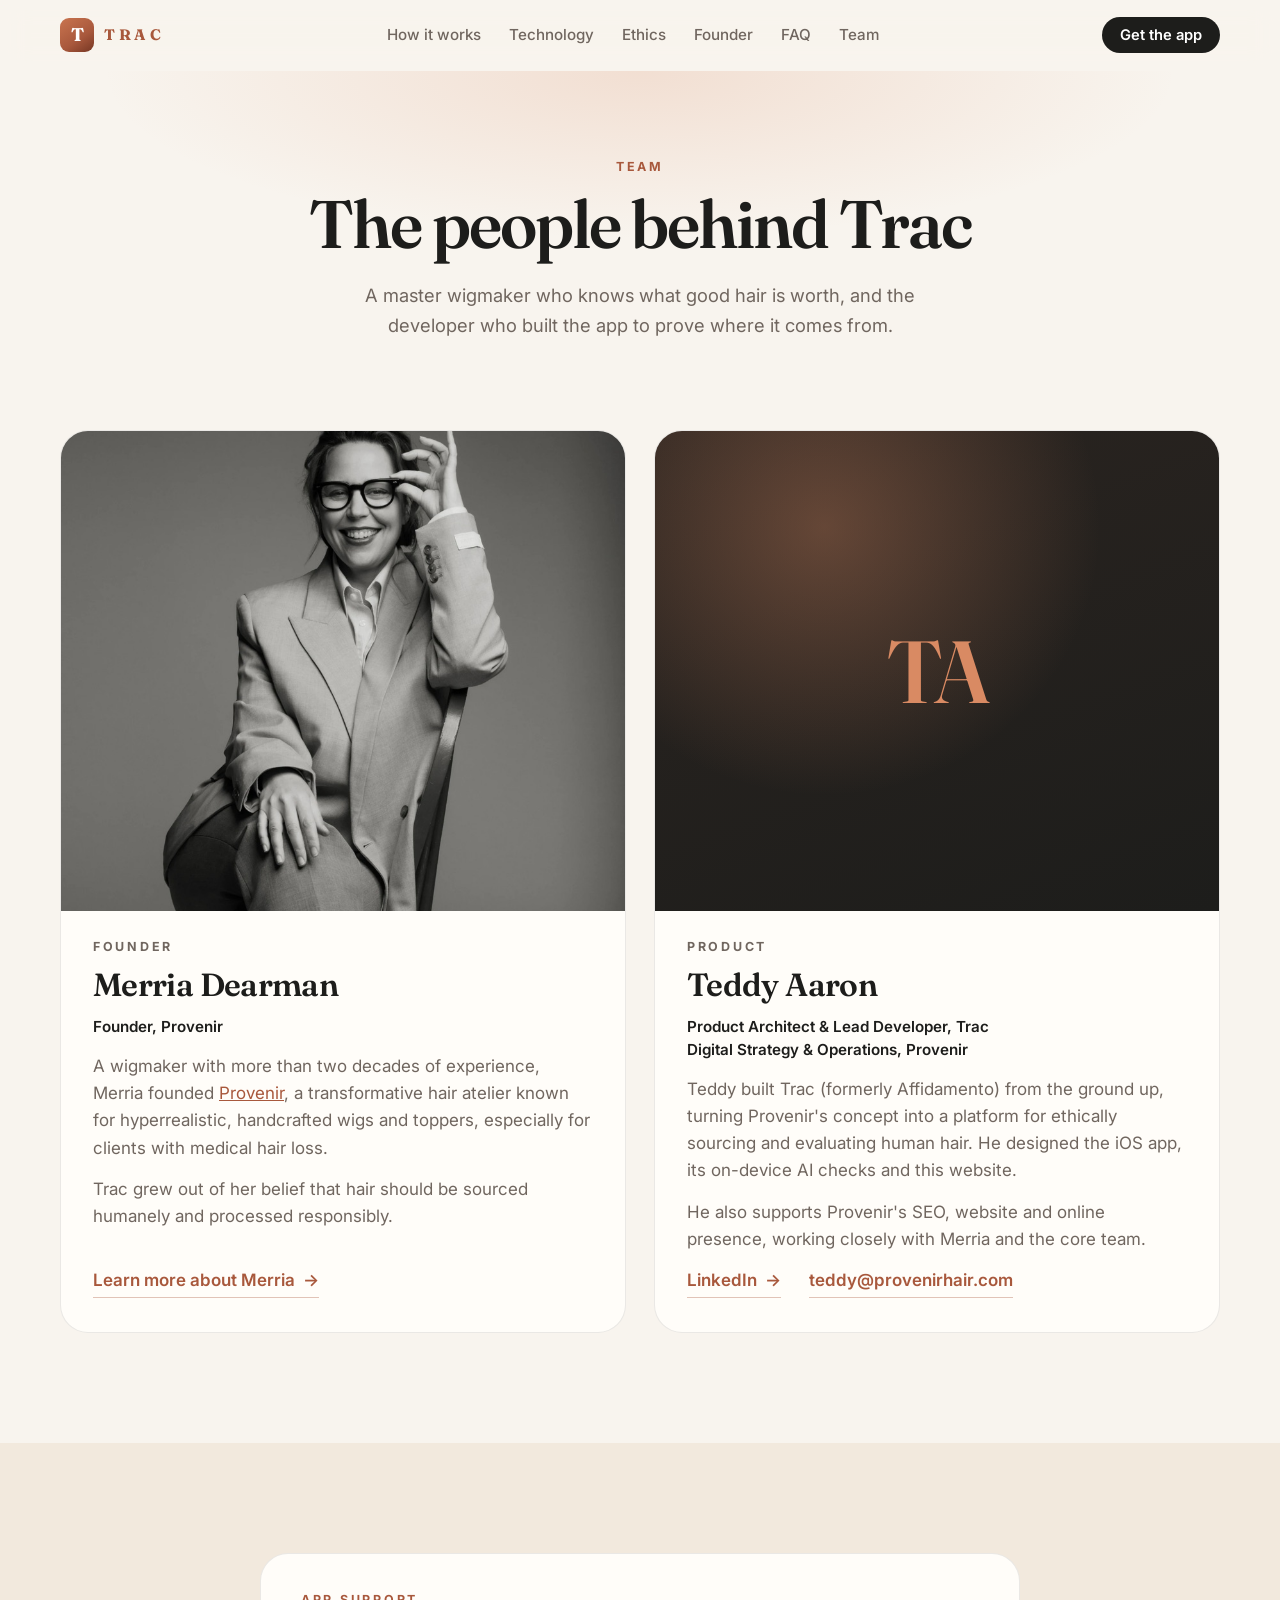
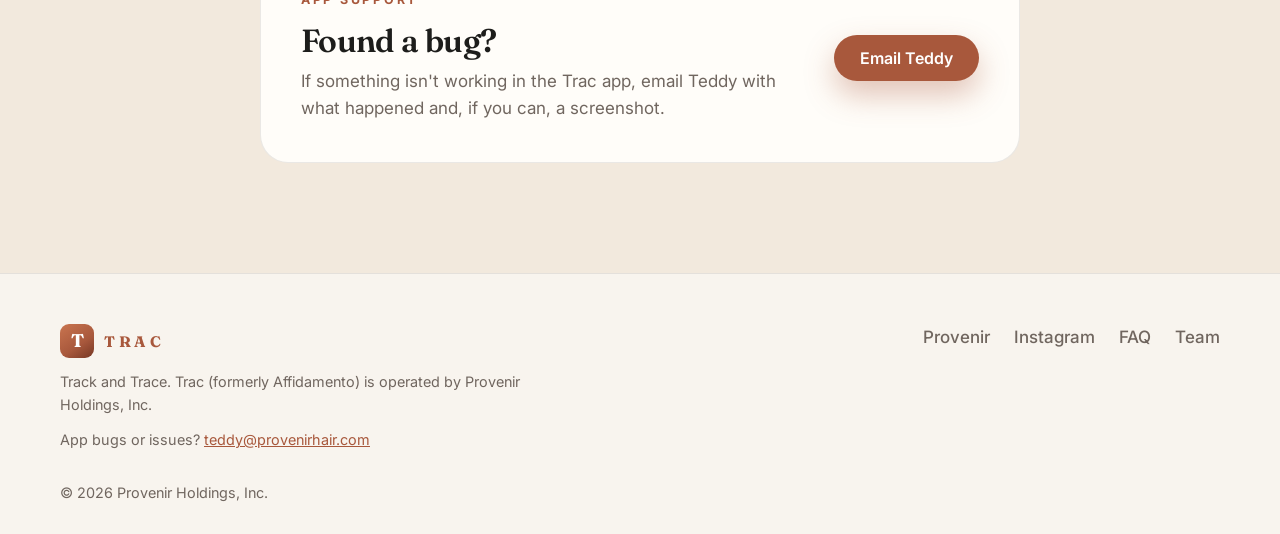
==== team.html @ b0ef5cd2 "Add a Team page with Merria Dearman and Teddy Aaron, plus app support contact - /team: founder and p" ====
<!doctype html>
<html lang="en" class="no-js">
<head>
  <meta charset="utf-8">
  <meta name="viewport" content="width=device-width, initial-scale=1">
  <title>Team | Trac by Provenir</title>
  <meta name="description" content="Meet the people behind Trac: Merria Dearman, founder of Provenir, and Teddy Aaron, Trac's product architect and lead developer.">
  <link rel="canonical" href="https://trac-hair.vercel.app/team">
  <meta name="theme-color" content="#F8F4EE">
  <link rel="icon" href="assets/favicon.svg" type="image/svg+xml">

  <meta property="og:type" content="website">
  <meta property="og:site_name" content="Trac by Provenir">
  <meta property="og:title" content="The team behind Trac">
  <meta property="og:description" content="No middlemen. A verified donor, recorded consent and a traceable record for every ponytail.">
  <meta property="og:url" content="https://trac-hair.vercel.app/team">
  <meta property="og:image" content="https://trac-hair.vercel.app/assets/og.png">
  <meta property="og:image:width" content="1200">
  <meta property="og:image:height" content="630">
  <meta property="og:image:alt" content="Trac: Sell your hair. Prove where it came from.">
  <meta name="twitter:card" content="summary_large_image">
  <meta name="twitter:image" content="https://trac-hair.vercel.app/assets/og.png">
  <meta name="twitter:title" content="Trac: Sell your hair. Prove where it came from.">
  <meta name="twitter:description" content="No middlemen. A verified donor, recorded consent and a traceable record for every ponytail.">

  <link rel="preconnect" href="https://fonts.googleapis.com">
  <link rel="preconnect" href="https://fonts.gstatic.com" crossorigin>
  <link href="https://fonts.googleapis.com/css2?family=Fraunces:opsz,wght@9..144,500;9..144,600;9..144,700&family=Inter:wght@400;500;600;700&display=swap" rel="stylesheet">
  <link rel="stylesheet" href="styles.css">

    <script type="application/ld+json">
  {
    "@context": "https://schema.org",
    "@type": "AboutPage",
    "name": "Team | Trac by Provenir",
    "url": "https://trac-hair.vercel.app/team",
    "mainEntity": [
      {"@type": "Person", "name": "Merria Dearman", "jobTitle": "Founder, Provenir", "url": "https://provenirhair.com/pages/about-merria-dearman", "worksFor": {"@type": "Organization", "name": "Provenir Holdings, Inc.", "url": "https://provenirhair.com/"}},
      {"@type": "Person", "name": "Teddy Aaron", "jobTitle": "Product Architect & Lead Developer, Trac", "email": "mailto:teddy@provenirhair.com", "sameAs": ["https://www.linkedin.com/in/teddy-aaron"], "worksFor": {"@type": "Organization", "name": "Provenir Holdings, Inc.", "url": "https://provenirhair.com/"}}
    ]
  }
  </script>
</head>
<body>
  <a class="skip" href="#main">Skip to content</a>

  <header class="nav" id="top">
    <div class="wrap nav-inner">
      <a class="brand" href="/" aria-label="Trac, Track and Trace">
        <span class="mark" aria-hidden="true">T</span>
        <span class="word">TRAC</span>
      </a>
      <nav aria-label="Main">
        <ul class="nav-links">
          <li><a href="/#how">How it works</a></li>
          <li><a href="/#technology">Technology</a></li>
          <li><a href="/#ethics">Ethics</a></li>
          <li><a href="/#founder">Founder</a></li>
          <li><a href="/#faq">FAQ</a></li>
          <li><a href="/team">Team</a></li>
        </ul>
      </nav>
      <div class="nav-actions">
        <a class="btn btn-dark btn-sm" href="/#get">Get the app</a>
        <button class="menu-btn" type="button" aria-expanded="false" aria-controls="mobile-menu" aria-label="Open menu"><span></span><span></span></button>
      </div>
    </div>
    <nav class="mobile-menu" id="mobile-menu" aria-label="Mobile" hidden>
      <a href="/#how">How it works</a>
      <a href="/#technology">Technology</a>
      <a href="/#ethics">Ethics</a>
      <a href="/#founder">Founder</a>
      <a href="/#faq">FAQ</a>
      <a href="/team">Team</a>
    </nav>
  </header>

  <main id="main">
    <section class="team-hero">
      <div class="wrap narrow center">
        <p class="kicker reveal">Team</p>
        <h1 class="reveal">The people behind Trac</h1>
        <p class="lede reveal">A master wigmaker who knows what good hair is worth, and the developer who built the app to prove where it comes from.</p>
      </div>
    </section>

    <section class="section team-section">
      <div class="wrap team-grid">
        <article class="person reveal">
          <figure class="person-photo">
            <img src="assets/merria-dearman.jpg" width="880" height="1100" decoding="async" alt="Portrait of Merria Dearman, founder of Provenir, seated in a tailored suit and glasses">
          </figure>
          <div class="person-body">
            <p class="kicker">Founder</p>
            <h2>Merria Dearman</h2>
            <p class="role">Founder, Provenir</p>
            <p>A wigmaker with more than two decades of experience, Merria founded <a href="https://provenirhair.com/" rel="noopener">Provenir</a>, a transformative hair atelier known for hyperrealistic, handcrafted wigs and toppers, especially for clients with medical hair loss.</p>
            <p>Trac grew out of her belief that hair should be sourced humanely and processed responsibly.</p>
            <a class="text-link" href="https://provenirhair.com/pages/about-merria-dearman" rel="noopener">Learn more about Merria <span aria-hidden="true">→</span></a>
          </div>
        </article>

        <article class="person reveal">
          <figure class="person-photo monogram" aria-hidden="true"><span>TA</span></figure>
          <div class="person-body">
            <p class="kicker">Product</p>
            <h2>Teddy Aaron</h2>
            <p class="role">Product Architect &amp; Lead Developer, Trac<br>Digital Strategy &amp; Operations, Provenir</p>
            <p>Teddy built Trac (formerly Affidamento) from the ground up, turning Provenir's concept into a platform for ethically sourcing and evaluating human hair. He designed the iOS app, its on-device AI checks and this website.</p>
            <p>He also supports Provenir's SEO, website and online presence, working closely with Merria and the core team.</p>
            <div class="link-row">
              <a class="text-link" href="https://www.linkedin.com/in/teddy-aaron" rel="noopener">LinkedIn <span aria-hidden="true">→</span></a>
              <a class="text-link" href="mailto:teddy@provenirhair.com">teddy@provenirhair.com</a>
            </div>
          </div>
        </article>
      </div>
    </section>

    <section class="section tint">
      <div class="wrap narrow">
        <div class="support-card reveal">
          <div>
            <p class="kicker">App support</p>
            <h2>Found a bug?</h2>
            <p>If something isn't working in the Trac app, email Teddy with what happened and, if you can, a screenshot.</p>
          </div>
          <a class="btn btn-copper" href="mailto:teddy@provenirhair.com?subject=Trac%20app%20issue">Email Teddy</a>
        </div>
      </div>
    </section>
  </main>

  <footer class="footer">
    <div class="wrap footer-inner">
      <div>
        <a class="brand" href="/"><span class="mark" aria-hidden="true">T</span><span class="word">TRAC</span></a>
        <p class="small muted">Track and Trace. Trac (formerly Affidamento) is operated by Provenir Holdings, Inc.</p>
        <p class="small muted">App bugs or issues? <a href="mailto:teddy@provenirhair.com">teddy@provenirhair.com</a></p>
      </div>
      <ul class="footer-links">
        <li><a href="https://provenirhair.com/" rel="noopener">Provenir</a></li>
        <li><a href="https://www.instagram.com/provenirhair" rel="noopener">Instagram</a></li>
        <li><a href="/#faq">FAQ</a></li>
        <li><a href="/team">Team</a></li>
      </ul>
    </div>
    <div class="wrap small muted copy">© <span id="year">2026</span> Provenir Holdings, Inc.</div>
  </footer>

  <script src="main.js" defer></script>
</body>
</html>
---- styles.css ----
/* Trac by Provenir. Palette from the iOS app (DesignSystem.swift), with
   Provenir's near-black and warm cream for the editorial sections. */
:root {
  --paper: #F8F4EE;
  --cream: #F2E9DD;
  --surface: #FFFDF9;
  --ink: #1D1D1B;
  --ink-2: #28221F;
  --muted: #70665F;
  --copper: #A8583C;
  --copper-light: #D98A63;
  --deep-copper: #763724;
  --success: #2F7257;
  --success-bright: #3FA47C;
  --line: rgba(29, 29, 27, 0.09);
  --serif: "Fraunces", Georgia, "Times New Roman", serif;
  --sans: "Inter", -apple-system, BlinkMacSystemFont, "Segoe UI", sans-serif;
  --radius: 22px;
  --shadow: 0 30px 70px rgba(60, 30, 15, 0.16);
}

* { box-sizing: border-box; }
html { scroll-behavior: smooth; scroll-padding-top: 84px; }
body {
  margin: 0;
  background: var(--paper);
  color: var(--ink-2);
  font: 17px/1.6 var(--sans);
  -webkit-font-smoothing: antialiased;
  overflow-x: hidden;
}
img, svg { display: block; max-width: 100%; }
a { color: inherit; }
h1, h2, h3 { font-family: var(--serif); color: var(--ink); margin: 0; font-weight: 600; letter-spacing: -0.02em; }
h2 { font-size: clamp(2rem, 4.2vw, 3.1rem); line-height: 1.1; }
h3 { font-size: 1.25rem; line-height: 1.25; }
p { margin: 0; }

.wrap { width: min(1160px, 100% - 40px); margin-inline: auto; }
.narrow { width: min(760px, 100% - 40px); }
.center { text-align: center; }
.muted { color: var(--muted); }
.small { font-size: 0.9rem; }
.skip { position: absolute; left: -999px; top: 8px; background: var(--ink); color: #fff; padding: 8px 14px; border-radius: 8px; z-index: 100; }
.skip:focus { left: 12px; }
:focus-visible { outline: 3px solid var(--copper-light); outline-offset: 3px; border-radius: 6px; }

.kicker {
  font: 700 0.78rem/1 var(--sans);
  letter-spacing: 0.22em;
  text-transform: uppercase;
  color: var(--copper);
  margin-bottom: 16px;
}
.kicker.light { color: var(--copper-light); }

/* Brand */
.brand { display: inline-flex; align-items: center; gap: 10px; text-decoration: none; }
.mark {
  width: 34px; height: 34px; border-radius: 9px;
  display: grid; place-items: center;
  background: linear-gradient(145deg, #C9744F, var(--copper) 60%, var(--deep-copper));
  color: #fff; font: 700 1.15rem/1 var(--serif);
}
.mark.big { width: 72px; height: 72px; border-radius: 20px; font-size: 2.4rem; margin: 0 auto 28px; box-shadow: 0 20px 50px rgba(168, 88, 60, 0.45); }
.word { font: 700 0.95rem/1 var(--serif); letter-spacing: 0.24em; color: var(--copper); }

/* Buttons */
.btn {
  display: inline-flex; align-items: center; justify-content: center;
  padding: 15px 26px; border-radius: 999px;
  font: 600 1rem/1 var(--sans); text-decoration: none;
  transition: transform 0.2s ease, box-shadow 0.2s ease, background 0.2s ease;
}
.btn:hover { transform: translateY(-2px); }
.btn-sm { padding: 11px 18px; font-size: 0.92rem; }
.btn-dark { background: var(--ink); color: #fff; }
.btn-copper { background: var(--copper); color: #fff; box-shadow: 0 14px 30px rgba(168, 88, 60, 0.35); }
.btn-copper:hover { background: var(--deep-copper); }
.btn-ghost { color: var(--ink); border: 1.5px solid var(--line); background: var(--surface); }
.btn-light { background: #fff; color: var(--ink); }
.btn.disabled { opacity: 0.9; cursor: default; }
.btn.disabled:hover { transform: none; }

/* Nav */
.nav {
  position: sticky; top: 0; z-index: 50;
  background: rgba(248, 244, 238, 0.82);
  backdrop-filter: saturate(160%) blur(14px);
  -webkit-backdrop-filter: saturate(160%) blur(14px);
  border-bottom: 1px solid transparent;
  transition: border-color 0.2s ease;
}
.nav.scrolled { border-bottom-color: var(--line); }
.nav-inner { display: flex; align-items: center; justify-content: space-between; height: 70px; gap: 20px; }
.nav-links { display: flex; gap: 28px; list-style: none; margin: 0; padding: 0; }
.nav-links a { text-decoration: none; font-weight: 500; font-size: 0.95rem; color: var(--muted); }
.nav-links a:hover { color: var(--ink); }
.nav-actions { display: flex; align-items: center; gap: 10px; }
.menu-btn { display: none; width: 42px; height: 42px; border: 1px solid var(--line); border-radius: 12px; background: var(--surface); cursor: pointer; flex-direction: column; align-items: center; justify-content: center; gap: 5px; }
.menu-btn span { width: 18px; height: 2px; border-radius: 2px; background: var(--ink); transition: transform 0.2s ease; }
.menu-btn[aria-expanded="true"] span:first-child { transform: translateY(3.5px) rotate(45deg); }
.menu-btn[aria-expanded="true"] span:last-child { transform: translateY(-3.5px) rotate(-45deg); }
.mobile-menu { display: grid; padding: 8px 20px 18px; border-top: 1px solid var(--line); background: rgba(248, 244, 238, 0.97); }
.mobile-menu[hidden] { display: none; }
.mobile-menu a { padding: 14px 4px; font-weight: 600; text-decoration: none; color: var(--ink); border-bottom: 1px solid var(--line); }
.mobile-menu a:last-child { border-bottom: 0; }

/* Hero */
.hero {
  position: relative;
  padding: 70px 0 110px;
  background:
    radial-gradient(60% 60% at 85% 30%, rgba(217, 138, 99, 0.22), transparent 70%),
    radial-gradient(50% 50% at 10% 90%, rgba(63, 164, 124, 0.08), transparent 70%);
}
.hero-grid { display: grid; grid-template-columns: 1.1fr 0.9fr; gap: 60px; align-items: center; }
.hero h1 { font-size: clamp(2.7rem, 6vw, 4.6rem); line-height: 1.02; letter-spacing: -0.03em; }
.hero h1 em { font-style: italic; color: var(--copper); font-weight: 500; }
.lede { font-size: 1.15rem; color: var(--muted); margin-top: 24px; max-width: 34em; }
.hero-cta { display: flex; flex-wrap: wrap; gap: 12px; margin-top: 34px; }
.hero-points { display: flex; flex-wrap: wrap; gap: 10px 22px; list-style: none; padding: 0; margin: 30px 0 0; font-size: 0.92rem; color: var(--muted); }
.hero-points li::before { content: "✓"; color: var(--success); font-weight: 700; margin-right: 8px; }
.hero-visual { position: relative; display: grid; place-items: center; min-height: 600px; }

/* Phone mock */
.phone {
  width: 300px; height: 620px; padding: 10px; border-radius: 52px;
  background: linear-gradient(145deg, #4a403b, #171210);
  box-shadow: var(--shadow), 0 0 80px rgba(168, 88, 60, 0.25);
}
.screen {
  position: relative; height: 100%; border-radius: 43px; overflow: hidden;
  background: var(--paper); padding: 54px 16px 16px;
  display: flex; flex-direction: column; gap: 10px;
  font-size: 12px; line-height: 1.35;
}
.screen.dark { background: linear-gradient(180deg, #2a2420, #14100e); align-items: center; justify-content: center; }
.island { position: absolute; top: 12px; left: 50%; width: 90px; height: 26px; margin-left: -45px; border-radius: 20px; background: #000; z-index: 3; }
.app-top { display: flex; align-items: center; gap: 10px; }
.app-top .back { width: 26px; height: 26px; border-radius: 50%; background: #EDE5DA; display: grid; place-items: center; font-size: 16px; }
.app-top b { display: block; font-size: 13px; color: var(--ink); }
.app-top small { color: var(--muted); font-size: 10px; }
.app-top .pct { margin-left: auto; color: var(--copper); font-weight: 700; font-size: 11px; }
.bar { height: 4px; border-radius: 2px; background: #E9DCCF; overflow: hidden; }
.bar i { display: block; height: 100%; background: var(--copper); border-radius: 2px; }
.app-h { font-size: 22px; margin-top: 6px; }
.app-sub { color: var(--muted); }
.range-card {
  border-radius: 18px; padding: 16px; color: #fff;
  background: linear-gradient(145deg, var(--copper), var(--deep-copper));
  box-shadow: 0 14px 30px rgba(118, 55, 36, 0.35);
}
.range-card small { display: block; opacity: 0.8; font-size: 9px; letter-spacing: 0.12em; text-transform: uppercase; }
.range-card small:last-child { text-transform: none; letter-spacing: 0; margin-top: 4px; }
.range-card strong { display: block; font: 700 28px/1.2 var(--sans); margin-top: 6px; }
.rows { background: var(--surface); border-radius: 16px; padding: 4px 14px; }
.row { display: flex; justify-content: space-between; padding: 10px 0; border-bottom: 1px solid var(--line); }
.row:last-child { border-bottom: 0; }
.row span { color: var(--muted); }
.row b { color: var(--ink); font-weight: 600; }
.app-btn { margin-top: auto; background: var(--copper); color: #fff; text-align: center; font-weight: 600; padding: 14px; border-radius: 16px; }

.chip {
  display: inline-flex; align-items: center; gap: 9px;
  padding: 10px 15px; border-radius: 14px;
  background: rgba(255, 253, 249, 0.92);
  border: 1px solid var(--line);
  box-shadow: 0 12px 30px rgba(60, 30, 15, 0.12);
  font-size: 0.86rem; font-weight: 600; color: var(--ink);
  white-space: nowrap;
}
.dot { width: 9px; height: 9px; border-radius: 50%; display: inline-block; }
.dot.ok { background: var(--success-bright); box-shadow: 0 0 10px var(--success-bright); }
.dot.cu { background: var(--copper-light); }
.hero-visual .chip { position: absolute; animation: bob 6s ease-in-out infinite; }
.chip-a { top: 16%; left: -2%; }
.chip-b { top: 52%; right: -4%; animation-delay: -2s !important; }
.chip-c { bottom: 12%; left: 4%; animation-delay: -4s !important; }
.float { animation: float 7s ease-in-out infinite; }
@keyframes float { 0%, 100% { transform: translateY(0) rotate(-1.5deg); } 50% { transform: translateY(-14px) rotate(1deg); } }
@keyframes bob { 0%, 100% { transform: translateY(0); } 50% { transform: translateY(-10px); } }

/* Problem */
.problem { padding: 110px 0; background: var(--ink); color: #fff; }
.problem .big { font: 600 clamp(1.8rem, 3.8vw, 2.8rem)/1.2 var(--serif); letter-spacing: -0.02em; }
.problem .answer { font: 700 clamp(3.4rem, 9vw, 6.5rem)/1 var(--serif); color: var(--copper-light); margin: 22px 0 30px; text-shadow: 0 0 60px rgba(217, 138, 99, 0.45); }
.problem .muted { color: #B9ABA0; font-size: 1.1rem; }

/* Sections */
.section { padding: 110px 0; }
.section.tint { background: var(--cream); }
.section-head { margin-bottom: 56px; max-width: 720px; }
.section-head.center { margin-inline: auto; }
.section-head .muted { margin-top: 16px; font-size: 1.08rem; }

.steps { list-style: none; padding: 0; margin: 0; display: grid; grid-template-columns: repeat(4, 1fr); gap: 20px; counter-reset: s; }
.step { background: var(--surface); border: 1px solid var(--line); border-radius: var(--radius); padding: 30px 26px; transition: transform 0.25s ease, box-shadow 0.25s ease; }
.step:hover { transform: translateY(-6px); box-shadow: var(--shadow); }
.step .num { width: 42px; height: 42px; border-radius: 50%; display: grid; place-items: center; background: var(--copper); color: #fff; font-weight: 700; margin-bottom: 22px; }
.step p { color: var(--muted); margin-top: 10px; font-size: 0.97rem; }

/* Technology */
.tech-grid { display: grid; grid-template-columns: 1.1fr 0.9fr; gap: 70px; align-items: center; }
.tech-copy .muted { margin-top: 16px; font-size: 1.08rem; }
.features { display: grid; grid-template-columns: 1fr 1fr; gap: 16px; margin-top: 40px; }
.feature { background: var(--surface); border-radius: 18px; padding: 22px; border: 1px solid var(--line); }
.feature h3 { font-size: 1.08rem; }
.feature p { color: var(--muted); font-size: 0.93rem; margin-top: 8px; }
.scan-visual { position: relative; display: grid; place-items: center; }
.frame-ring { position: absolute; inset: 60px 16px 90px; border-radius: 26px; border: 4px solid var(--success-bright); box-shadow: 0 0 26px rgba(63, 164, 124, 0.6), inset 0 0 26px rgba(63, 164, 124, 0.2); }
.pony { width: 150px; height: 400px; margin-bottom: 50px; overflow: visible; }
.scanline { position: absolute; left: 22px; right: 22px; top: 70px; height: 3px; border-radius: 2px; background: var(--copper-light); box-shadow: 0 0 22px 6px rgba(217, 138, 99, 0.55); animation: scan 2.6s ease-in-out infinite; }
@keyframes scan { 0% { top: 70px; } 50% { top: 500px; } 100% { top: 70px; } }
.cam-hint { position: absolute; left: 16px; right: 16px; bottom: 18px; padding: 16px; border-radius: 20px; background: rgba(0, 0, 0, 0.6); color: var(--success-bright); font-weight: 600; font-size: 13px; display: flex; align-items: center; justify-content: center; gap: 8px; }
.scan-results { list-style: none; padding: 0; margin: 0; position: absolute; right: -30px; top: 90px; display: flex; flex-direction: column; gap: 12px; align-items: flex-start; }
.scan-results .chip { opacity: 0; transform: translateX(20px) scale(0.9); transition: all 0.5s cubic-bezier(0.22, 1, 0.36, 1); }
.scan-visual.in .scan-results .chip { opacity: 1; transform: none; }
.scan-visual.in .scan-results .chip:nth-child(2) { transition-delay: 0.35s; }
.scan-visual.in .scan-results .chip:nth-child(3) { transition-delay: 0.7s; }
.scan-visual.in .scan-results .chip:nth-child(4) { transition-delay: 1.05s; }

/* Timeline */
.timeline {
  --progress: 0;
  list-style: none; padding: 0; margin: 0 auto 40px; max-width: 1000px;
  display: grid; grid-template-columns: repeat(6, 1fr); position: relative;
}
.timeline::before, .timeline::after { content: ""; position: absolute; top: 27px; left: 8.33%; height: 5px; border-radius: 3px; }
.timeline::before { right: 8.33%; background: #E9DCCF; }
.timeline::after { width: calc(83.33% * var(--progress)); background: linear-gradient(90deg, var(--copper), var(--copper-light)); box-shadow: 0 0 18px rgba(217, 138, 99, 0.6); transition: width 1.6s cubic-bezier(0.22, 1, 0.36, 1); }
.timeline li { position: relative; z-index: 1; text-align: center; font-weight: 600; font-size: 0.95rem; color: var(--ink); }
.timeline span {
  width: 58px; height: 58px; margin: 0 auto 14px; border-radius: 50%;
  display: grid; place-items: center; font-weight: 700; color: #fff;
  background: var(--copper-light); box-shadow: 0 0 24px rgba(217, 138, 99, 0.55);
  transform: scale(0.4); opacity: 0.3; transition: transform 0.5s cubic-bezier(0.34, 1.56, 0.64, 1), opacity 0.4s ease;
}
.timeline li.last span { background: var(--success-bright); box-shadow: 0 0 30px rgba(63, 164, 124, 0.6); }
.timeline.in span { transform: scale(1); opacity: 1; }
.timeline.in li:nth-child(2) span { transition-delay: 0.25s; }
.timeline.in li:nth-child(3) span { transition-delay: 0.5s; }
.timeline.in li:nth-child(4) span { transition-delay: 0.75s; }
.timeline.in li:nth-child(5) span { transition-delay: 1s; }
.timeline.in li:nth-child(6) span { transition-delay: 1.25s; }

/* Ethics */
.dark-band { background: linear-gradient(160deg, #241B17, var(--ink)); color: #E9DCCF; }
.dark-band h2, .dark-band h3 { color: #fff; }
.ethics-grid { display: grid; grid-template-columns: 0.9fr 1.1fr; gap: 70px; align-items: start; }
.ethics-grid header p:not(.kicker) { margin-top: 18px; font-size: 1.08rem; color: #C9BBAE; }
.ethics-list { display: grid; grid-template-columns: 1fr 1fr; gap: 18px; }
.ethics-list article { padding: 26px; border-radius: 20px; background: rgba(255, 255, 255, 0.05); border: 1px solid rgba(255, 255, 255, 0.09); }
.ethics-list p { margin-top: 10px; color: #B9ABA0; font-size: 0.95rem; }

/* Founder */
.founder { display: grid; grid-template-columns: 360px 1fr; gap: 64px; align-items: center; max-width: 1000px; }
.founder-photo { margin: 0; }
.founder-photo img { width: 100%; height: auto; aspect-ratio: 4 / 5; object-fit: cover; border-radius: 26px; box-shadow: var(--shadow); background: #ddd; }
.founder-photo figcaption { margin-top: 12px; font-size: 0.85rem; color: var(--muted); text-align: center; }
.text-link { display: inline-flex; gap: 8px; margin-top: 28px; font-weight: 600; color: var(--copper); text-decoration: none; border-bottom: 1.5px solid rgba(168, 88, 60, 0.35); padding-bottom: 3px; transition: gap 0.2s ease, border-color 0.2s ease; }
.text-link:hover { gap: 12px; border-color: var(--copper); }
.founder p:not(.kicker) { margin-top: 18px; color: var(--muted); font-size: 1.05rem; }
.founder a { color: var(--copper); }
blockquote { margin: 30px 0 0; padding: 4px 0 4px 22px; border-left: 3px solid var(--copper); font: italic 500 1.5rem/1.35 var(--serif); color: var(--ink); }
blockquote cite { display: block; margin-top: 10px; font: 600 0.85rem/1 var(--sans); font-style: normal; color: var(--muted); letter-spacing: 0.04em; }

.link-row { display: flex; flex-wrap: wrap; gap: 8px 28px; }
.footer a[href^="mailto"], .faq a { color: var(--copper); }

/* Team */
.team-hero { padding: 90px 0 30px; background: radial-gradient(60% 80% at 50% 0%, rgba(217, 138, 99, 0.2), transparent 70%); }
.team-hero h1 { font-size: clamp(2.6rem, 6vw, 4.2rem); line-height: 1.04; letter-spacing: -0.03em; }
.team-hero .lede { margin: 22px auto 0; }
.team-section { padding-top: 60px; }
.team-grid { display: grid; grid-template-columns: 1fr 1fr; gap: 28px; }
.person { background: var(--surface); border: 1px solid var(--line); border-radius: 28px; overflow: hidden; display: flex; flex-direction: column; transition: transform 0.25s ease, box-shadow 0.25s ease; }
.person:hover { transform: translateY(-4px); box-shadow: var(--shadow); }
.person-photo { margin: 0; aspect-ratio: 4 / 3.4; overflow: hidden; background: #e7e2dc; }
.person-photo img { width: 100%; height: 100%; object-fit: cover; object-position: 50% 18%; }
.person-photo.monogram { display: grid; place-items: center; background: radial-gradient(70% 80% at 30% 20%, rgba(217, 138, 99, 0.35), transparent 70%), linear-gradient(160deg, #2a2420, var(--ink)); }
.person-photo.monogram span { font: 600 5.5rem/1 var(--serif); color: var(--copper-light); letter-spacing: -0.04em; }
.person-body { padding: 30px 32px 34px; display: flex; flex-direction: column; gap: 14px; flex: 1; }
.person-body .kicker { margin: 0; }
.person-body h2 { font-size: 2rem; }
.person-body p { color: var(--muted); }
.person-body .role { color: var(--ink); font-weight: 600; font-size: 0.95rem; line-height: 1.5; }
.person-body a:not(.text-link) { color: var(--copper); }
.person-body .text-link, .person-body .link-row { margin-top: auto; }
.person-body .text-link { align-self: flex-start; }
.support-card .btn { white-space: nowrap; flex-shrink: 0; }
.person-body .link-row .text-link { margin-top: 0; }
.support-card { display: flex; align-items: center; justify-content: space-between; gap: 30px; padding: 40px; border-radius: 28px; background: var(--surface); border: 1px solid var(--line); }
.support-card h2 { font-size: 2rem; }
.support-card p:not(.kicker) { margin-top: 10px; color: var(--muted); }

/* FAQ */
.faq { display: grid; gap: 12px; }
.faq details { background: var(--surface); border: 1px solid var(--line); border-radius: 18px; padding: 4px 24px; }
.faq summary { cursor: pointer; list-style: none; padding: 18px 0; font-weight: 600; color: var(--ink); display: flex; justify-content: space-between; gap: 16px; }
.faq summary::-webkit-details-marker { display: none; }
.faq summary::after { content: "+"; color: var(--copper); font-size: 1.4rem; line-height: 1; transition: transform 0.2s ease; }
.faq details[open] summary::after { transform: rotate(45deg); }
.faq details p { padding-bottom: 20px; color: var(--muted); }

/* CTA */
.cta { padding: 120px 0; background: radial-gradient(70% 90% at 50% 0%, rgba(217, 138, 99, 0.35), transparent 70%), var(--ink); color: #fff; }
.cta h2 { color: #fff; font-size: clamp(2.4rem, 5.5vw, 4rem); }
.cta p { color: #C9BBAE; margin: 18px 0 34px; font-size: 1.1rem; }

/* Footer */
.footer { padding: 50px 0 30px; background: var(--paper); border-top: 1px solid var(--line); }
.footer-inner { display: flex; justify-content: space-between; align-items: flex-start; gap: 30px; flex-wrap: wrap; }
.footer-inner .small { margin-top: 12px; max-width: 34em; }
.footer-links { display: flex; gap: 24px; list-style: none; margin: 0; padding: 0; }
.footer-links a { text-decoration: none; color: var(--muted); font-weight: 500; }
.footer-links a:hover { color: var(--ink); }
.copy { margin-top: 30px; }

/* Reveal on scroll */
.reveal { opacity: 0; transform: translateY(26px); transition: opacity 0.8s cubic-bezier(0.22, 1, 0.36, 1), transform 0.8s cubic-bezier(0.22, 1, 0.36, 1); }
.reveal.in { opacity: 1; transform: none; }
.no-js .reveal { opacity: 1; transform: none; }

/* Responsive */
@media (max-width: 980px) {
  .nav-links { display: none; }
  .menu-btn { display: inline-flex; }
  .hero-grid, .tech-grid, .ethics-grid { grid-template-columns: 1fr; gap: 50px; }
  .hero { padding-top: 40px; }
  .steps { grid-template-columns: 1fr 1fr; }
  .scan-results { position: static; margin-top: 26px; align-items: center; }
  .founder { grid-template-columns: 1fr; gap: 30px; }
  .founder-photo { max-width: 340px; }
  .team-grid { grid-template-columns: 1fr; max-width: 560px; margin-inline: auto; }
  .support-card { flex-direction: column; align-items: flex-start; }
}
@media (max-width: 620px) {
  body { font-size: 16px; }
  .section, .problem, .cta { padding: 80px 0; }
  .steps, .features, .ethics-list { grid-template-columns: 1fr; }
  .hero-visual { min-height: 560px; }
  .phone { transform: scale(0.92); }
  .hero-visual .chip { display: none; }
  .hero-visual { min-height: 0; }
  .timeline { grid-template-columns: repeat(3, 1fr); row-gap: 30px; }
  .timeline::before, .timeline::after { display: none; }
  .footer-inner { flex-direction: column; }
}
@media (prefers-reduced-motion: reduce) {
  *, *::before, *::after { animation: none !important; transition: none !important; scroll-behavior: auto !important; }
  .reveal, .scan-results .chip, .timeline span { opacity: 1 !important; transform: none !important; }
}
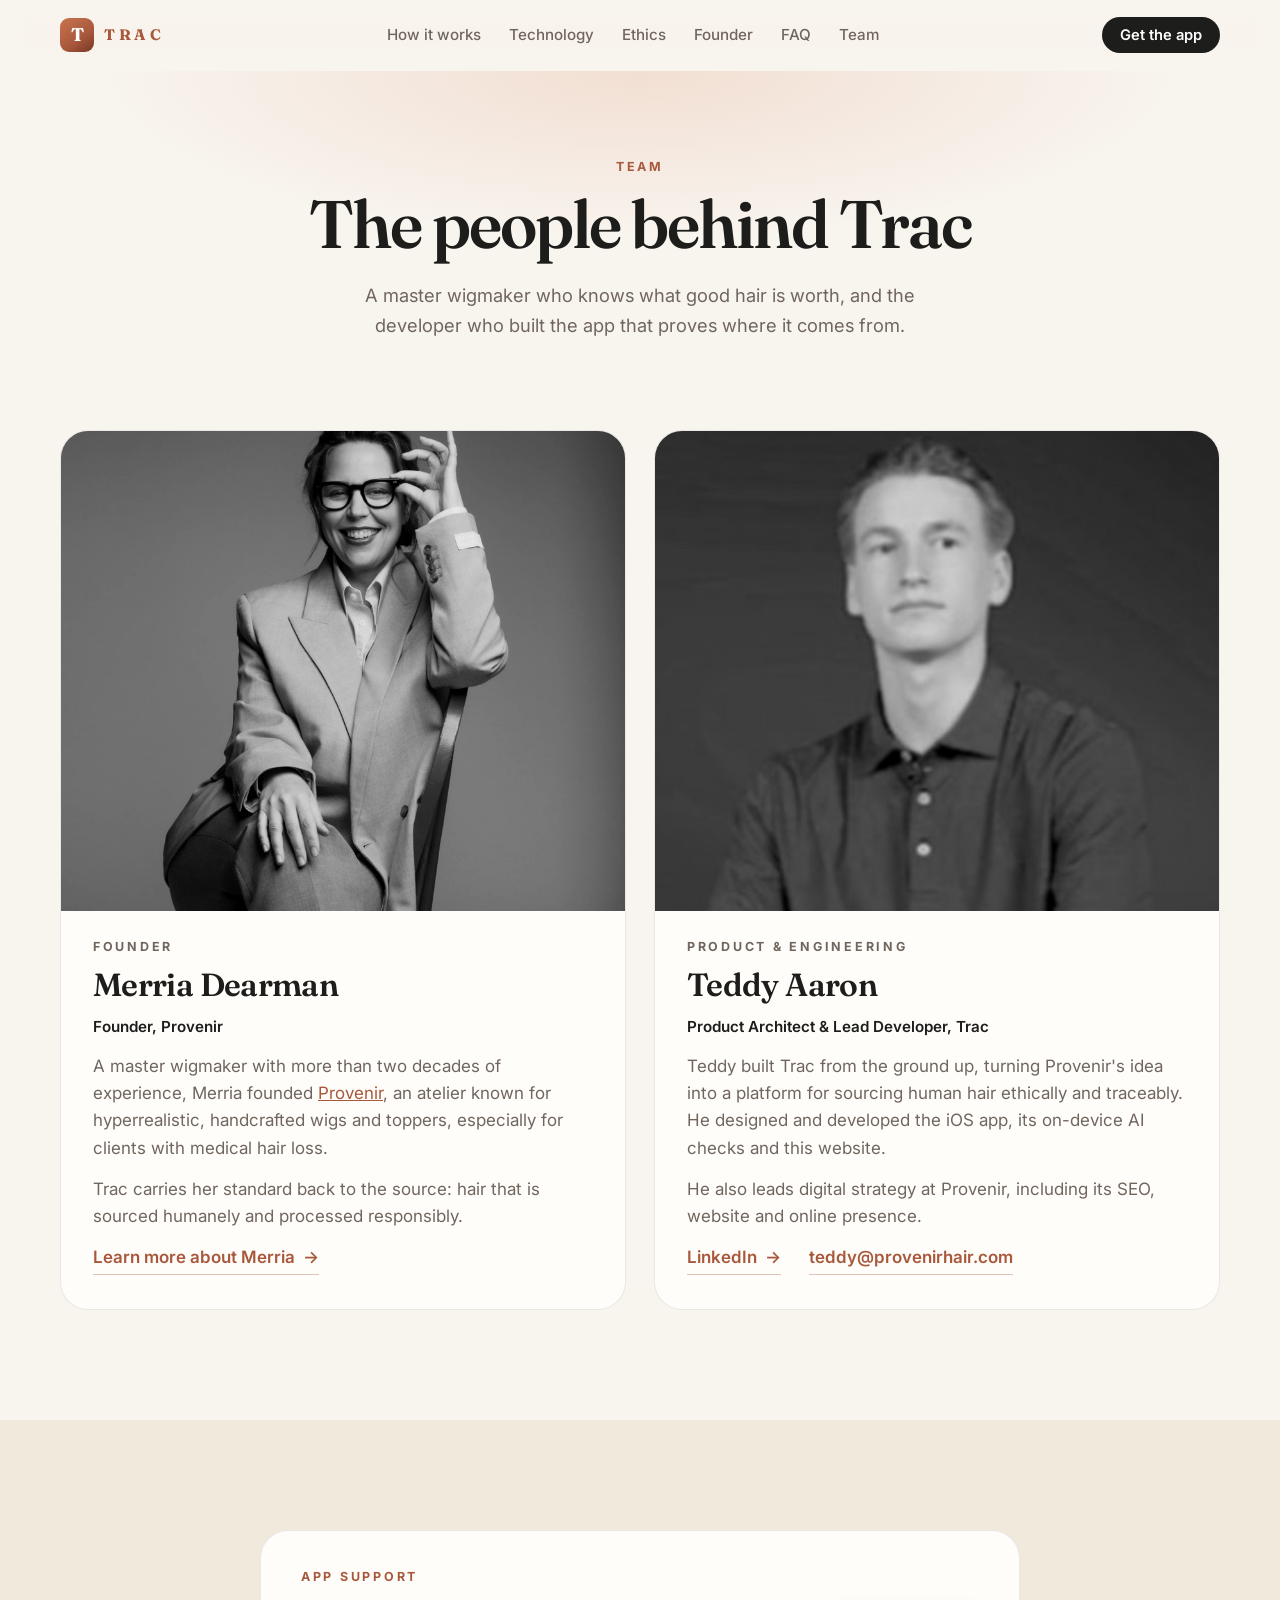
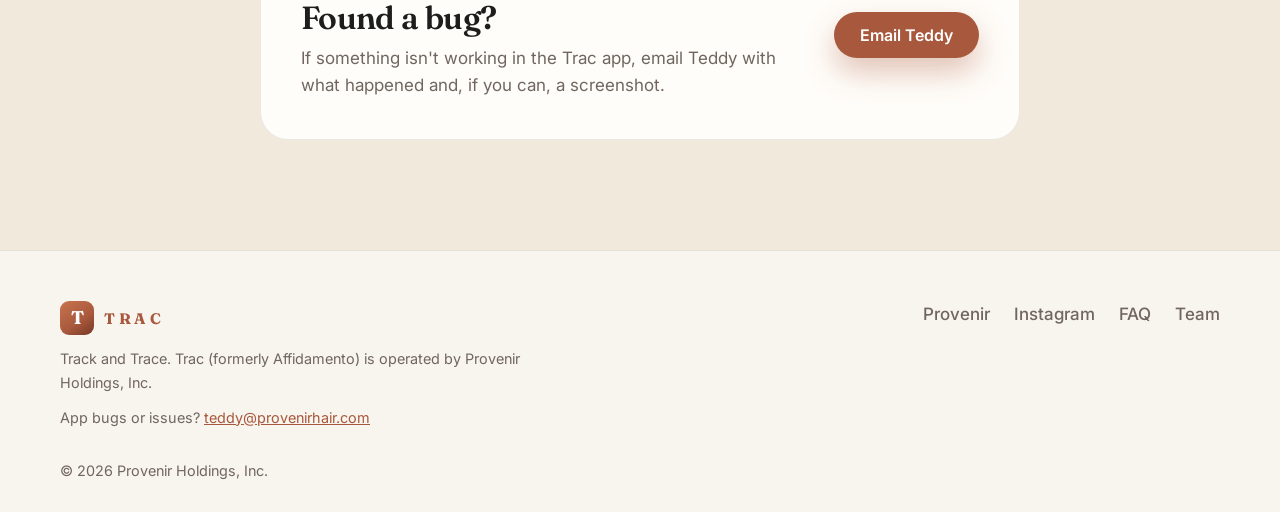
==== commit 9ed86577: "Team page: Teddy's portrait, tighter bios; keep the homepage to Merria - Teddy's photo replaces the " ====
--- a/team.html
+++ b/team.html
@@ -80,7 +80,7 @@
       <div class="wrap narrow center">
         <p class="kicker reveal">Team</p>
         <h1 class="reveal">The people behind Trac</h1>
-        <p class="lede reveal">A master wigmaker who knows what good hair is worth, and the developer who built the app to prove where it comes from.</p>
+        <p class="lede reveal">A master wigmaker who knows what good hair is worth, and the developer who built the app that proves where it comes from.</p>
       </div>
     </section>
 
@@ -94,20 +94,22 @@
             <p class="kicker">Founder</p>
             <h2>Merria Dearman</h2>
             <p class="role">Founder, Provenir</p>
-            <p>A wigmaker with more than two decades of experience, Merria founded <a href="https://provenirhair.com/" rel="noopener">Provenir</a>, a transformative hair atelier known for hyperrealistic, handcrafted wigs and toppers, especially for clients with medical hair loss.</p>
-            <p>Trac grew out of her belief that hair should be sourced humanely and processed responsibly.</p>
+            <p>A master wigmaker with more than two decades of experience, Merria founded <a href="https://provenirhair.com/" rel="noopener">Provenir</a>, an atelier known for hyperrealistic, handcrafted wigs and toppers, especially for clients with medical hair loss.</p>
+            <p>Trac carries her standard back to the source: hair that is sourced humanely and processed responsibly.</p>
             <a class="text-link" href="https://provenirhair.com/pages/about-merria-dearman" rel="noopener">Learn more about Merria <span aria-hidden="true">→</span></a>
           </div>
         </article>
 
         <article class="person reveal">
-          <figure class="person-photo monogram" aria-hidden="true"><span>TA</span></figure>
+          <figure class="person-photo">
+            <img src="assets/teddy-aaron.jpg" width="400" height="400" decoding="async" alt="Portrait of Teddy Aaron, Trac's product architect and lead developer">
+          </figure>
           <div class="person-body">
-            <p class="kicker">Product</p>
+            <p class="kicker">Product &amp; engineering</p>
             <h2>Teddy Aaron</h2>
-            <p class="role">Product Architect &amp; Lead Developer, Trac<br>Digital Strategy &amp; Operations, Provenir</p>
-            <p>Teddy built Trac (formerly Affidamento) from the ground up, turning Provenir's concept into a platform for ethically sourcing and evaluating human hair. He designed the iOS app, its on-device AI checks and this website.</p>
-            <p>He also supports Provenir's SEO, website and online presence, working closely with Merria and the core team.</p>
+            <p class="role">Product Architect &amp; Lead Developer, Trac</p>
+            <p>Teddy built Trac from the ground up, turning Provenir's idea into a platform for sourcing human hair ethically and traceably. He designed and developed the iOS app, its on-device AI checks and this website.</p>
+            <p>He also leads digital strategy at Provenir, including its SEO, website and online presence.</p>
             <div class="link-row">
               <a class="text-link" href="https://www.linkedin.com/in/teddy-aaron" rel="noopener">LinkedIn <span aria-hidden="true">→</span></a>
               <a class="text-link" href="mailto:teddy@provenirhair.com">teddy@provenirhair.com</a>
@@ -119,7 +121,7 @@
 
     <section class="section tint">
       <div class="wrap narrow">
-        <div class="support-card reveal">
+        <div class="support-card reveal" id="support">
           <div>
             <p class="kicker">App support</p>
             <h2>Found a bug?</h2>
--- a/styles.css
+++ b/styles.css
@@ -277,7 +277,7 @@
 .person { background: var(--surface); border: 1px solid var(--line); border-radius: 28px; overflow: hidden; display: flex; flex-direction: column; transition: transform 0.25s ease, box-shadow 0.25s ease; }
 .person:hover { transform: translateY(-4px); box-shadow: var(--shadow); }
 .person-photo { margin: 0; aspect-ratio: 4 / 3.4; overflow: hidden; background: #e7e2dc; }
-.person-photo img { width: 100%; height: 100%; object-fit: cover; object-position: 50% 18%; }
+.person-photo img { width: 100%; height: 100%; object-fit: cover; object-position: 50% 18%; filter: grayscale(1) contrast(1.05); }
 .person-photo.monogram { display: grid; place-items: center; background: radial-gradient(70% 80% at 30% 20%, rgba(217, 138, 99, 0.35), transparent 70%), linear-gradient(160deg, #2a2420, var(--ink)); }
 .person-photo.monogram span { font: 600 5.5rem/1 var(--serif); color: var(--copper-light); letter-spacing: -0.04em; }
 .person-body { padding: 30px 32px 34px; display: flex; flex-direction: column; gap: 14px; flex: 1; }
